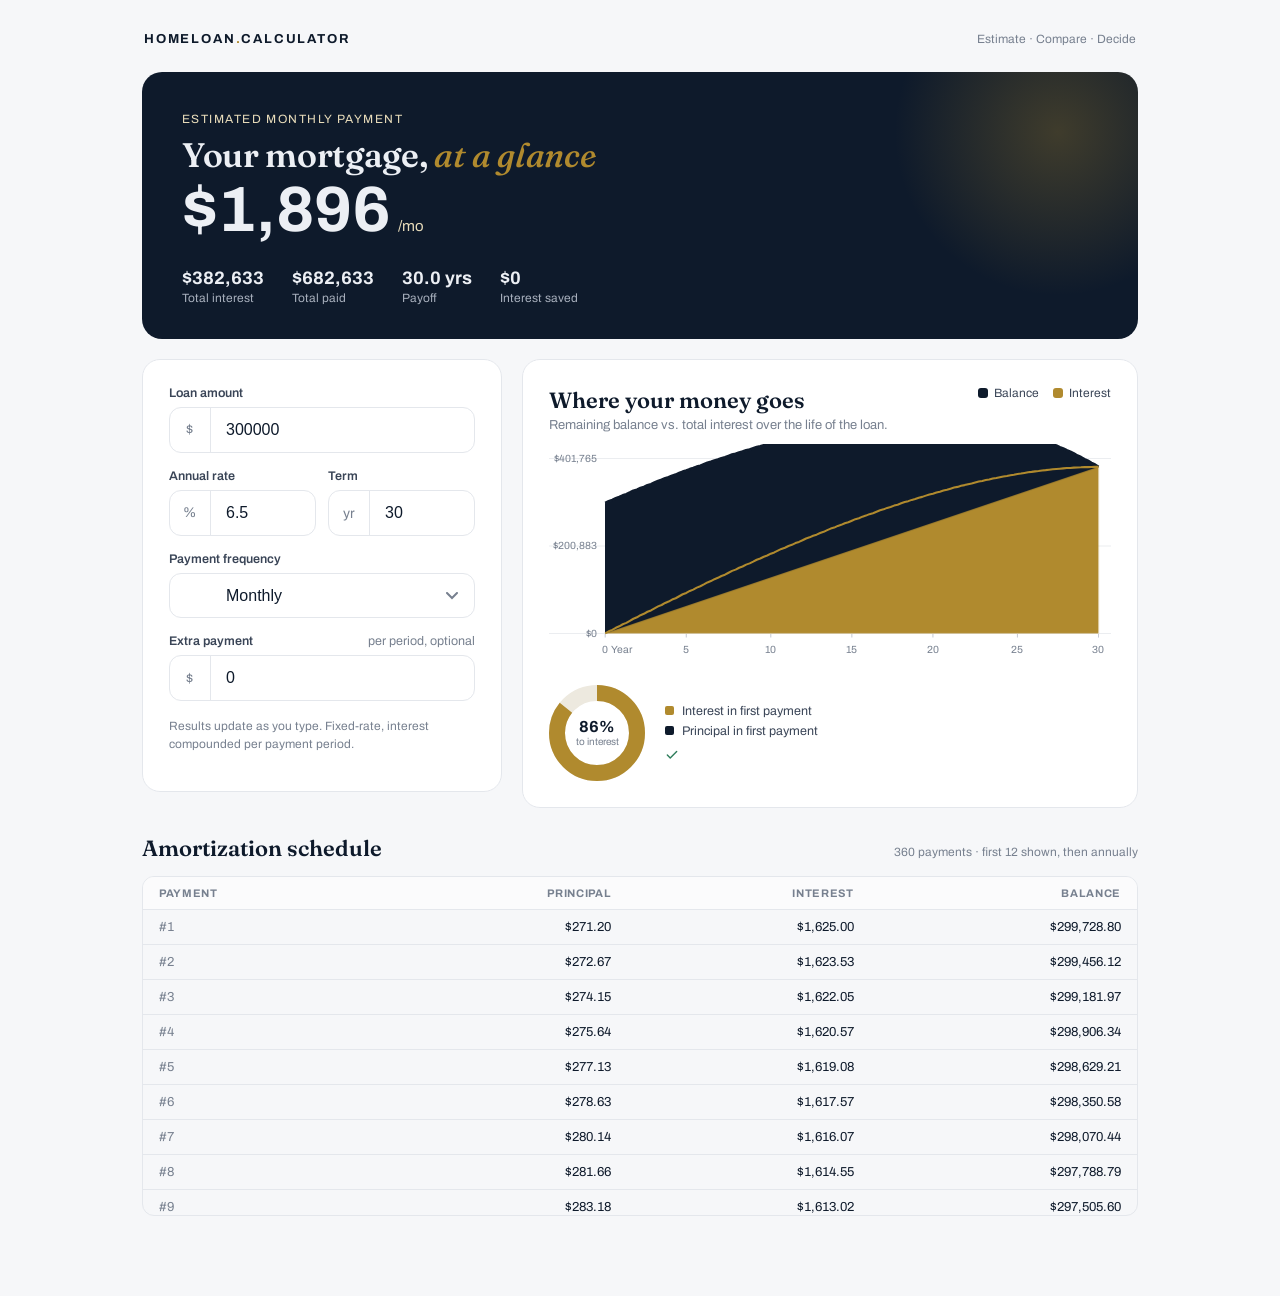
==== index.html @ a11106c9 "Add files via upload" ====
<!DOCTYPE html>
<html lang="en">
<head>
<meta charset="UTF-8">
<meta name="viewport" content="width=device-width, initial-scale=1.0">
<title>Mortgage Calculator — Home Loan Statement</title>
<link rel="preconnect" href="https://fonts.googleapis.com">
<link rel="preconnect" href="https://fonts.gstatic.com" crossorigin>
<link href="https://fonts.googleapis.com/css2?family=Fraunces:ital,opsz,wght@0,9..144,500;0,9..144,600;1,9..144,500&family=Archivo:wght@400;500;600;700&display=swap" rel="stylesheet">
<style>
  :root{
    --paper:#F6F7F9;--card:#FFFFFF;--ink:#0E1A2B;--ink-soft:#3A4557;
    --muted:#77808F;--line:#E4E7EC;--gold:#B08A2E;--gold-soft:#E9DDBB;--green:#2E7D5B;
  }
  *{box-sizing:border-box}html,body{margin:0;padding:0}
  body{font-family:"Archivo",system-ui,sans-serif;background:var(--paper);color:var(--ink);-webkit-font-smoothing:antialiased}
  .wrap{max-width:1040px;margin:0 auto;padding:32px 22px 80px}

  .masthead{display:flex;align-items:center;justify-content:space-between;padding:0 2px 26px}
  .wordmark{font-size:13px;font-weight:700;letter-spacing:.14em;text-transform:uppercase}
  .wordmark .dot{color:var(--gold)}
  .tag{font-size:12px;color:var(--muted)}

  .hero{background:var(--ink);color:#ECEFF4;border-radius:20px;padding:40px 40px 34px;margin-bottom:20px;position:relative;overflow:hidden}
  .hero::after{content:"";position:absolute;right:-90px;top:-110px;width:340px;height:340px;background:radial-gradient(circle at center,rgba(176,138,46,.30),transparent 68%);pointer-events:none}
  .hero-eyebrow{font-size:12px;letter-spacing:.12em;text-transform:uppercase;color:var(--gold-soft)}
  .hero h1{font-family:"Fraunces",Georgia,serif;font-weight:600;font-size:clamp(26px,4vw,34px);margin:10px 0 4px;line-height:1.12;letter-spacing:-.01em}
  .hero h1 em{font-style:italic;font-weight:500;color:var(--gold)}
  .pay-row{display:flex;align-items:baseline;gap:8px;flex-wrap:wrap}
  .pay{font-size:clamp(44px,7vw,64px);font-weight:700;line-height:1;font-variant-numeric:tabular-nums}
  .pay-per{color:var(--gold-soft);font-size:15px}
  .hero-stats{display:flex;flex-wrap:wrap;gap:28px;margin-top:26px;position:relative}
  .hstat b{display:block;font-size:18px;font-variant-numeric:tabular-nums}
  .hstat span{font-size:12px;color:#A8B0BD}

  .grid{display:grid;grid-template-columns:360px 1fr;gap:20px;align-items:start}
  @media(max-width:860px){.grid{grid-template-columns:1fr}}
  .panel{background:var(--card);border:1px solid var(--line);border-radius:18px;padding:26px}

  .field{margin-bottom:16px}
  label{display:flex;justify-content:space-between;font-size:12.5px;font-weight:600;color:var(--ink-soft);margin-bottom:7px}
  label .hint{font-weight:400;color:var(--muted)}
  .input-wrap{position:relative}
  .affix{position:absolute;left:0;top:0;bottom:0;width:42px;display:flex;align-items:center;justify-content:center;color:var(--muted);font-size:14px;border-right:1px solid var(--line);pointer-events:none}
  input,select{width:100%;padding:13px 14px 13px 56px;font-size:16px;color:var(--ink);font-variant-numeric:tabular-nums;border:1px solid var(--line);border-radius:12px;background:#fff;transition:border-color .15s,box-shadow .15s}
  input:focus-visible,select:focus-visible{outline:none;border-color:var(--gold);box-shadow:0 0 0 3px rgba(176,138,46,.18)}
  select{appearance:none;background-image:url("data:image/svg+xml,%3Csvg xmlns='http://www.w3.org/2000/svg' width='12' height='8'%3E%3Cpath d='M1 1l5 5 5-5' stroke='%2377808F' stroke-width='2' fill='none' stroke-linecap='round'/%3E%3C/svg%3E");background-repeat:no-repeat;background-position:right 16px center}
  .labeldiv{display:flex;gap:12px}.labeldiv .field{flex:1}
  .footnote{font-size:12px;color:var(--muted);line-height:1.5;margin-top:4px}

  .chart-head{display:flex;justify-content:space-between;align-items:flex-start;margin-bottom:12px;gap:16px;flex-wrap:wrap}
  .chart-head h2{font-family:"Fraunces",serif;font-weight:600;font-size:22px;margin:0 0 4px}
  .chart-head p{margin:0;font-size:13px;color:var(--muted)}
  .legend{display:flex;gap:14px;font-size:12px;color:var(--ink-soft);align-items:center}
  .legend i{display:inline-block;width:10px;height:10px;border-radius:3px;margin-right:6px;vertical-align:-1px}
  svg.chart{width:100%;height:auto;display:block}
  .axis{font-size:10px;fill:var(--muted)}

  .donut-row{display:flex;gap:20px;align-items:center;margin-top:22px;flex-wrap:wrap}
  .donut{position:relative;width:96px;height:96px;flex:none}
  .donut svg{transform:rotate(-90deg)}
  .donut-center{position:absolute;inset:0;display:flex;flex-direction:column;align-items:center;justify-content:center;font-size:10px;color:var(--muted);line-height:1.2}
  .donut-center b{font-size:16px;color:var(--ink);font-variant-numeric:tabular-nums}
  .donut-keys{font-size:12.5px;display:grid;gap:6px;color:var(--ink-soft)}
  .donut-keys div{display:flex;align-items:center;gap:8px}
  .kp{display:inline-block;width:9px;height:9px;border-radius:2px}
  .saved{display:inline-flex;align-items:center;gap:7px;margin-top:4px;font-size:13px;color:var(--green);font-weight:600}

  .tblhead{display:flex;justify-content:space-between;align-items:baseline;margin:26px 0 14px;gap:12px;flex-wrap:wrap}
  .tblhead h2{font-family:"Fraunces",serif;font-weight:600;font-size:22px;margin:0}
  .tblhead span{font-size:12px;color:var(--muted)}
  .scroll{max-height:340px;overflow:auto;border:1px solid var(--line);border-radius:12px}
  table{width:100%;border-collapse:collapse;font-size:13px}
  th,td{padding:10px 16px;text-align:right;font-variant-numeric:tabular-nums;white-space:nowrap}
  th:first-child,td:first-child{text-align:left;color:var(--muted)}
  th{position:sticky;top:0;background:#FBFBFC;font-size:11px;letter-spacing:.06em;text-transform:uppercase;color:var(--muted);border-bottom:1px solid var(--line)}
  td{border-bottom:1px solid var(--line)}tr:last-child td{border-bottom:none}tr:hover td{background:#FAF7EF}

  @media (prefers-reduced-motion:no-preference){
    .hero{animation:rise .5s ease both}
    .panel{animation:rise .5s ease both}
    .panel2{animation:rise .5s .06s ease both}
  }
  @keyframes rise{from{opacity:0;transform:translateY(8px)}to{opacity:1;transform:none}}
</style>
</head>
<body>
  <div class="wrap">
    <header class="masthead">
      <div class="wordmark">HomeLoan<span class="dot">.</span>Calculator</div>
      <div class="tag">Estimate · Compare · Decide</div>
    </header>

    <section class="hero">
      <div class="hero-eyebrow">Estimated monthly payment</div>
      <h1>Your mortgage, <em>at a glance</em></h1>
      <div class="pay-row"><span class="pay" id="payment">$0</span><span class="pay-per" id="payper">/mo</span></div>
      <div class="hero-stats">
        <div class="hstat"><b id="hsTotal">$0</b><span>Total interest</span></div>
        <div class="hstat"><b id="hsPaid">$0</b><span>Total paid</span></div>
        <div class="hstat"><b id="hsPayoff">—</b><span>Payoff</span></div>
        <div class="hstat"><b id="hsSaved">$0</b><span>Interest saved</span></div>
      </div>
    </section>

    <div class="grid">
      <form class="panel" id="form" autocomplete="off">
        <div class="field">
          <label for="amount">Loan amount</label>
          <div class="input-wrap"><span class="affix">$</span><input id="amount" type="number" min="0" value="300000"></div>
        </div>
        <div class="labeldiv">
          <div class="field">
            <label for="rate">Annual rate</label>
            <div class="input-wrap"><span class="affix">%</span><input id="rate" type="number" min="0" step="0.01" value="6.5"></div>
          </div>
          <div class="field">
            <label for="years">Term</label>
            <div class="input-wrap"><span class="affix">yr</span><input id="years" type="number" min="1" max="40" value="30"></div>
          </div>
        </div>
        <div class="field">
          <label for="pmtfreq">Payment frequency</label>
          <select id="pmtfreq">
            <option value="12">Monthly</option>
            <option value="24">Bi-weekly</option>
            <option value="52">Weekly</option>
          </select>
        </div>
        <div class="field">
          <label for="extra">Extra payment <span class="hint">per period, optional</span></label>
          <div class="input-wrap"><span class="affix">$</span><input id="extra" type="number" min="0" value="0"></div>
        </div>
        <p class="footnote">Results update as you type. Fixed-rate, interest compounded per payment period.</p>
      </form>

      <div class="panel panel2">
        <div class="chart-head">
          <div>
            <h2>Where your money goes</h2>
            <p>Remaining balance vs. total interest over the life of the loan.</p>
          </div>
          <div class="legend"><span><i style="background:var(--ink)"></i>Balance</span><span><i style="background:var(--gold)"></i>Interest</span></div>
        </div>
        <svg class="chart" id="chart" viewBox="0 0 540 210" role="img" aria-label="Amortization chart over time"></svg>

        <div class="donut-row">
          <div class="donut">
            <svg width="96" height="96" id="donut" aria-hidden="true">
              <circle cx="48" cy="48" r="40" fill="none" stroke="#EDE9DF" stroke-width="16"></circle>
              <circle id="donutSeg" cx="48" cy="48" r="40" fill="none" stroke="var(--gold)" stroke-width="16"></circle>
            </svg>
            <div class="donut-center"><b id="donutPct">0%</b>to interest</div>
          </div>
          <div class="donut-keys">
            <div><span class="kp" style="background:var(--gold)"></span><span>Interest in first payment</span></div>
            <div><span class="kp" style="background:var(--ink)"></span><span>Principal in first payment</span></div>
            <div class="saved" id="savedWrap" hidden>
              <svg width="14" height="14" viewBox="0 0 24 24" fill="none" stroke="currentColor" stroke-width="2.4" stroke-linecap="round" stroke-linejoin="round"><path d="M20 6L9 17l-5-5"/></svg>
              <span id="savedText"></span>
            </div>
          </div>
        </div>
      </div>
    </div>

    <div class="tblhead">
      <h2>Amortization schedule</h2>
      <span id="tblLabel"></span>
    </div>
    <div class="scroll">
      <table>
        <thead><tr><th>Payment</th><th>Principal</th><th>Interest</th><th>Balance</th></tr></thead>
        <tbody id="schedule"></tbody>
      </table>
    </div>
  </div>

<script>
  const $ = id => document.getElementById(id);
  const fmt  = n => n.toLocaleString("en-US",{style:"currency",currency:"USD",maximumFractionDigits:0});
  const fmt2 = n => n.toLocaleString("en-US",{style:"currency",currency:"USD",minimumFractionDigits:2,maximumFractionDigits:2});
  const MONTHS_PER = {12:1,24:2,52:52/12};
  const LABEL = {12:"/mo",24:"/2 wk",52:"/wk"};

  function read(){
    const P     = Math.max(0, parseFloat($("amount").value)||0);
    const ar    = (parseFloat($("rate").value)||0)/100;
    const yrs   = Math.max(1, parseInt($("years").value)||1);
    const per   = parseInt($("pmtfreq").value);
    const extra = Math.max(0, parseFloat($("extra").value)||0);
    const n     = Math.round(yrs*per);
    const r     = ar/per;
    const pmt   = r===0 ? P/n : P*r*Math.pow(1+r,n)/(Math.pow(1+r,n)-1);
    return {P,r,per,extra,n,pmt};
  }

  // Single amortization pass; stops at optional t (for chart sampling) or at payoff.
  function runAmort(P,r,pmt,extra,stopAt){
    let bal=P, runInt=0, period=0;
    if(P>0&&pmt>0){
      while(bal>0.005 && (stopAt==null || period<stopAt)){
        period++;
        const interest=bal*r;
        let principal=pmt-interest+extra;
        if(principal>bal) principal=bal;
        bal-=principal; runInt+=interest;
        if(period>60000) break;
      }
    }
    return {period, runInt, bal};
  }

  function fmtDur(count, per){
    if(count<=0) return "—";
    const months = count * MONTHS_PER[per];
    if(months<12) return Math.round(months)+" mo";
    return (months/12).toFixed(1)+" yrs";
  }

  function compute(){
    const {P,r,per,extra,pmt} = read();
    const base = runAmort(P,r,pmt,0);
    const act  = runAmort(P,r,pmt,extra);
    const totalInterest = act.runInt;
    const saved = Math.max(0, base.runInt - act.runInt);

    // ---- hero ----
    $("payment").textContent = fmt(P>0?pmt:0);
    $("payper").textContent = LABEL[per];
    $("hsTotal").textContent = fmt(totalInterest);
    $("hsPaid").textContent = fmt(P+totalInterest);
    $("hsPayoff").textContent = fmtDur(act.period, per);
    $("hsSaved").textContent = fmt(saved);
    if(saved>0){
      $("savedWrap").hidden = false;
      $("savedText").textContent = fmt2(saved)+" of interest & pays off "+fmtDur(act.period,per)+" sooner";
    } else $("savedWrap").hidden = true;

    // ---- first-payment donut ----
    const circ=2*Math.PI*40;
    if(P>0&&pmt>0){
      const share = Math.min(1, P*r/pmt);
      $("donutSeg").setAttribute("stroke-dasharray",(share*circ).toFixed(1)+" "+(circ-share*circ).toFixed(1));
      $("donutPct").textContent = Math.round(share*100)+"%";
    } else {
      $("donutSeg").setAttribute("stroke-dasharray","0 "+circ.toFixed(1));
      $("donutPct").textContent="0%";
    }

    drawChart(P,r,pmt,extra,per,act.period);
    drawTable(P,r,pmt,extra,per);
  }

  // Stacked area: bottom = cumulative interest (gold), top = balance+interest (ink)
  function drawChart(P,r,pmt,extra,per,totalPer){
    const svg=$("chart");
    const W=540,H=210,padL=54,padR=12,padT=14,padB=28;
    const iw=W-padL-padR, ih=H-padT-padB;
    const steps=140;
    const intS=[], balS=[];
    for(let i=0;i<=steps;i++){
      const t=Math.round(i/steps*totalPer);
      const a=runAmort(P,r,pmt,extra,t);
      intS.push(a.runInt); balS.push(a.bal);
    }
    const maxY=Math.max(P, intS[steps], 1)*1.05;
    const X=i=>padL+iw*i/steps;
    const Y=v=>padT+ih*(1-v/maxY);

    const baseLine=intS.map((v,i)=>`${i?"L":"M"}${X(i).toFixed(1)},${Y(v).toFixed(1)}`).join(" ");
    const topLine=intS.map((v,i)=>`${i?"L":"M"}${X(i).toFixed(1)},${Y(v+balS[i]).toFixed(1)}`).join(" ");
    const goldArea=`${baseLine} L${X(steps).toFixed(1)},${Y(0).toFixed(1)} L${X(0).toFixed(1)},${Y(0).toFixed(1)} Z`;
    const inkArea=`${topLine} L${X(steps).toFixed(1)},${Y(intS[steps]).toFixed(1)} L${X(0).toFixed(1)},${Y(intS[0]).toFixed(1)} Z`;

    const yr=totalPer/per;
    const xStep=yr>=30?5:(yr>=10?2:1);
    let ticks="";
    for(let z=0;z<=yr;z+=xStep){
      const i=Math.round(z*per/totalPer*steps);
      const xx=X(i);
      ticks+=`<line x1="${xx.toFixed(1)}" y1="${(padT+ih).toFixed(1)}" x2="${xx.toFixed(1)}" y2="${(padT+ih+4).toFixed(1)}" stroke="#C7CBD4"/>`;
      ticks+=`<text x="${xx.toFixed(1)}" y="${H-9}" text-anchor="middle" class="axis">${z}</text>`;
    }
    for(let g=0;g<=2;g++){
      const v=maxY*(1-g/2), yy=Y(v);
      ticks+=`<line x1="0" y1="${yy.toFixed(1)}" x2="${W}" y2="${yy.toFixed(1)}" stroke="#EBEDF0"/>`;
      ticks+=`<text x="${padL-8}" y="${(yy+3).toFixed(1)}" text-anchor="end" class="axis">$${Math.round(v).toLocaleString()}</text>`;
    }

    const anim= (matchMedia("(prefers-reduced-motion:no-preference)").matches) ? `
      <style>.astroke{stroke-dasharray:2200;stroke-dashoffset:2200;animation:draw 1.2s ease forwards}.afill{opacity:0;animation:fa .8s .5s ease forwards}@keyframes draw{to{stroke-dashoffset:0}}@keyframes fa{to{opacity:1}}</style>` : "";

    svg.innerHTML=`${anim}${ticks}
      <path d="${goldArea}" fill="var(--gold)" opacity="0.16" class="afill"/>
      <path d="${inkArea}"  fill="var(--ink)"  opacity="0.10" class="afill"/>
      <path d="${topLine}"  fill="none" stroke="var(--ink)"  stroke-width="2.5" stroke-linejoin="round" class="astroke"/>
      <path d="${baseLine}" fill="none" stroke="var(--gold)" stroke-width="2"   stroke-linejoin="round" class="astroke"/>
      <text x="${padL+6}" y="${H-9}" class="axis">Year</text>`;
  }

  function drawTable(P,r,pmt,extra,per){
    const tbody=$("schedule"); tbody.innerHTML="";
    let bal=P, period=0;
    if(P>0&&pmt>0){
      while(bal>0.005&&period<60000){
        period++;
        const interest=bal*r;
        let principal=pmt-interest+extra;
        if(principal>bal) principal=bal;
        bal-=principal;
        if(period<=12 || period%12===0){
          tbody.insertAdjacentHTML("beforeend",
            `<tr><td>#${period}</td><td>${fmt2(principal)}</td><td>${fmt2(interest)}</td><td>${fmt2(Math.max(0,bal))}</td></tr>`);
        }
      }
      const kind = per===12?"payments":(per===24?"bi-weekly payments":"weekly payments");
      $("tblLabel").textContent = period+" "+kind+" · first 12 shown, then annually";
    } else {
      $("tblLabel").textContent = "Enter a loan amount to see the schedule";
    }
  }

  ["amount","rate","years","pmtfreq","extra"].forEach(id=>$(id).addEventListener("input",compute));
  window.addEventListener("load",compute);
  compute();
</script>
</body>
</html>
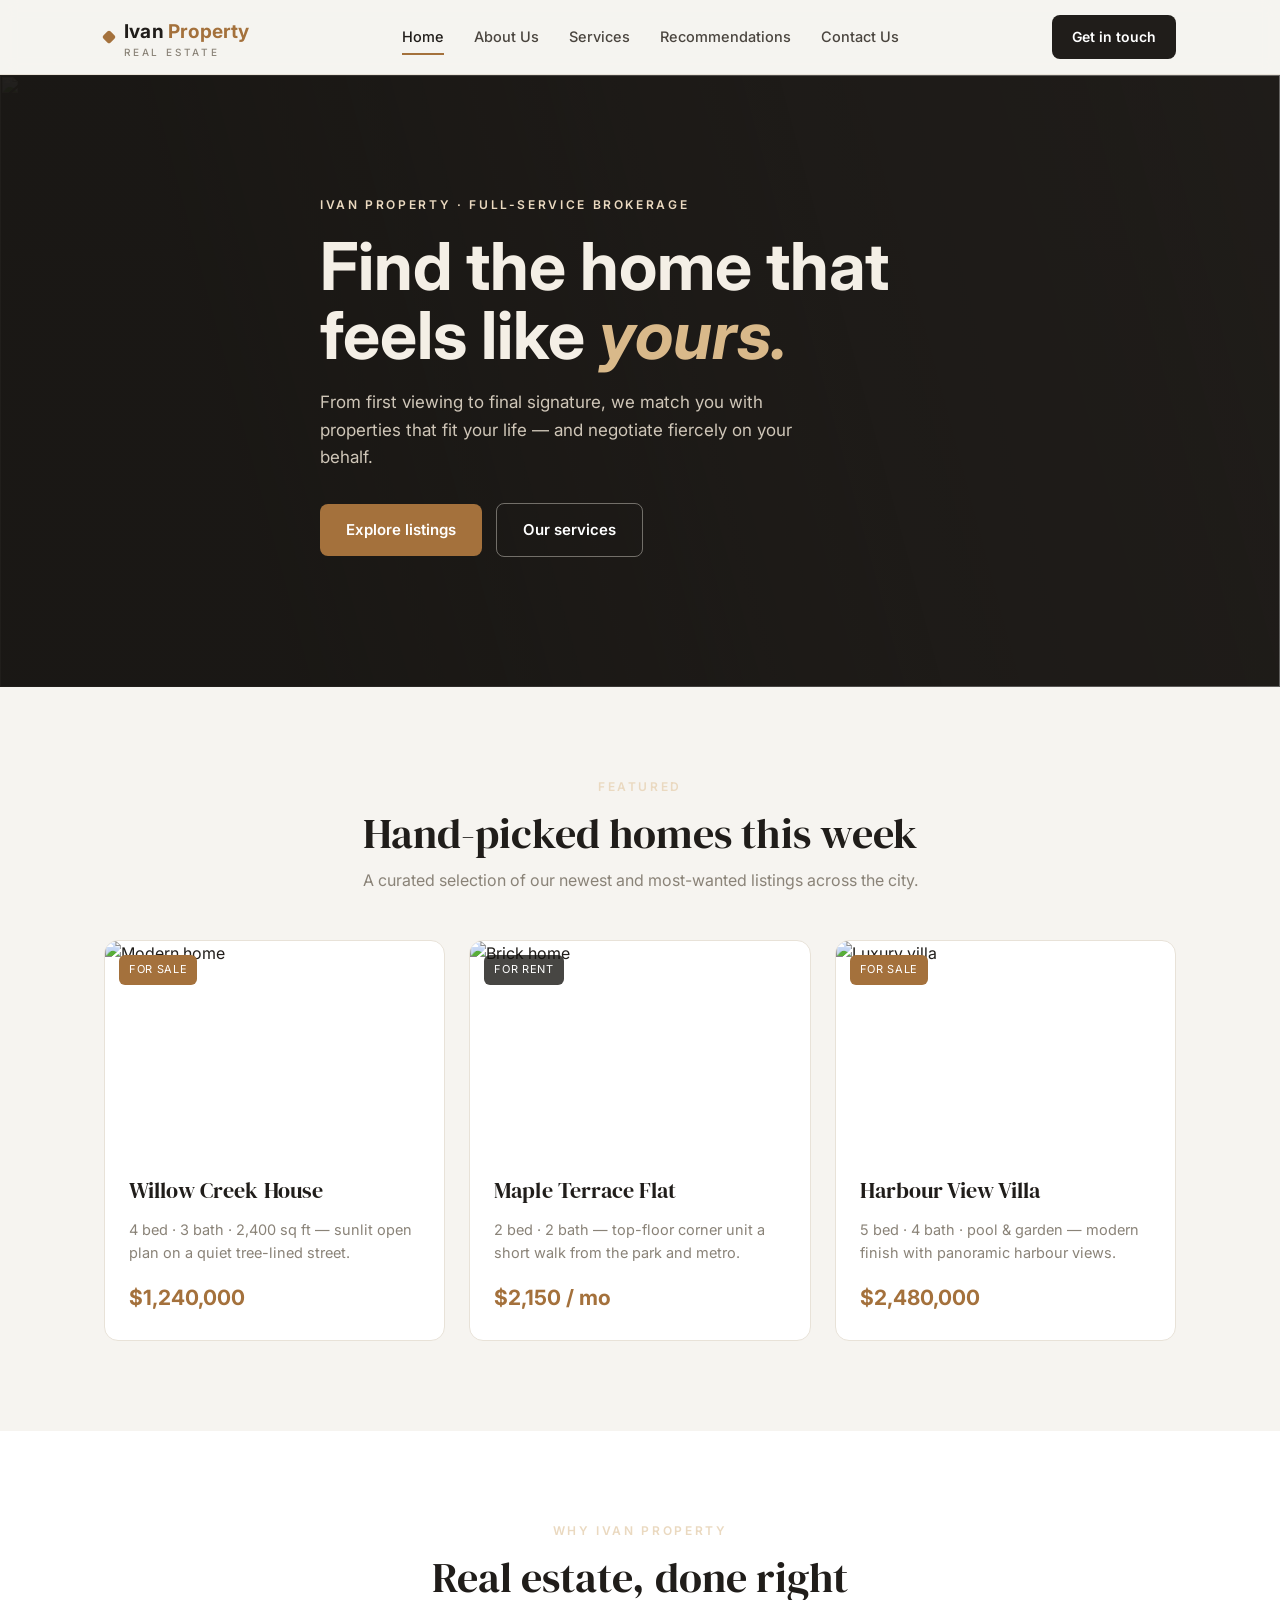
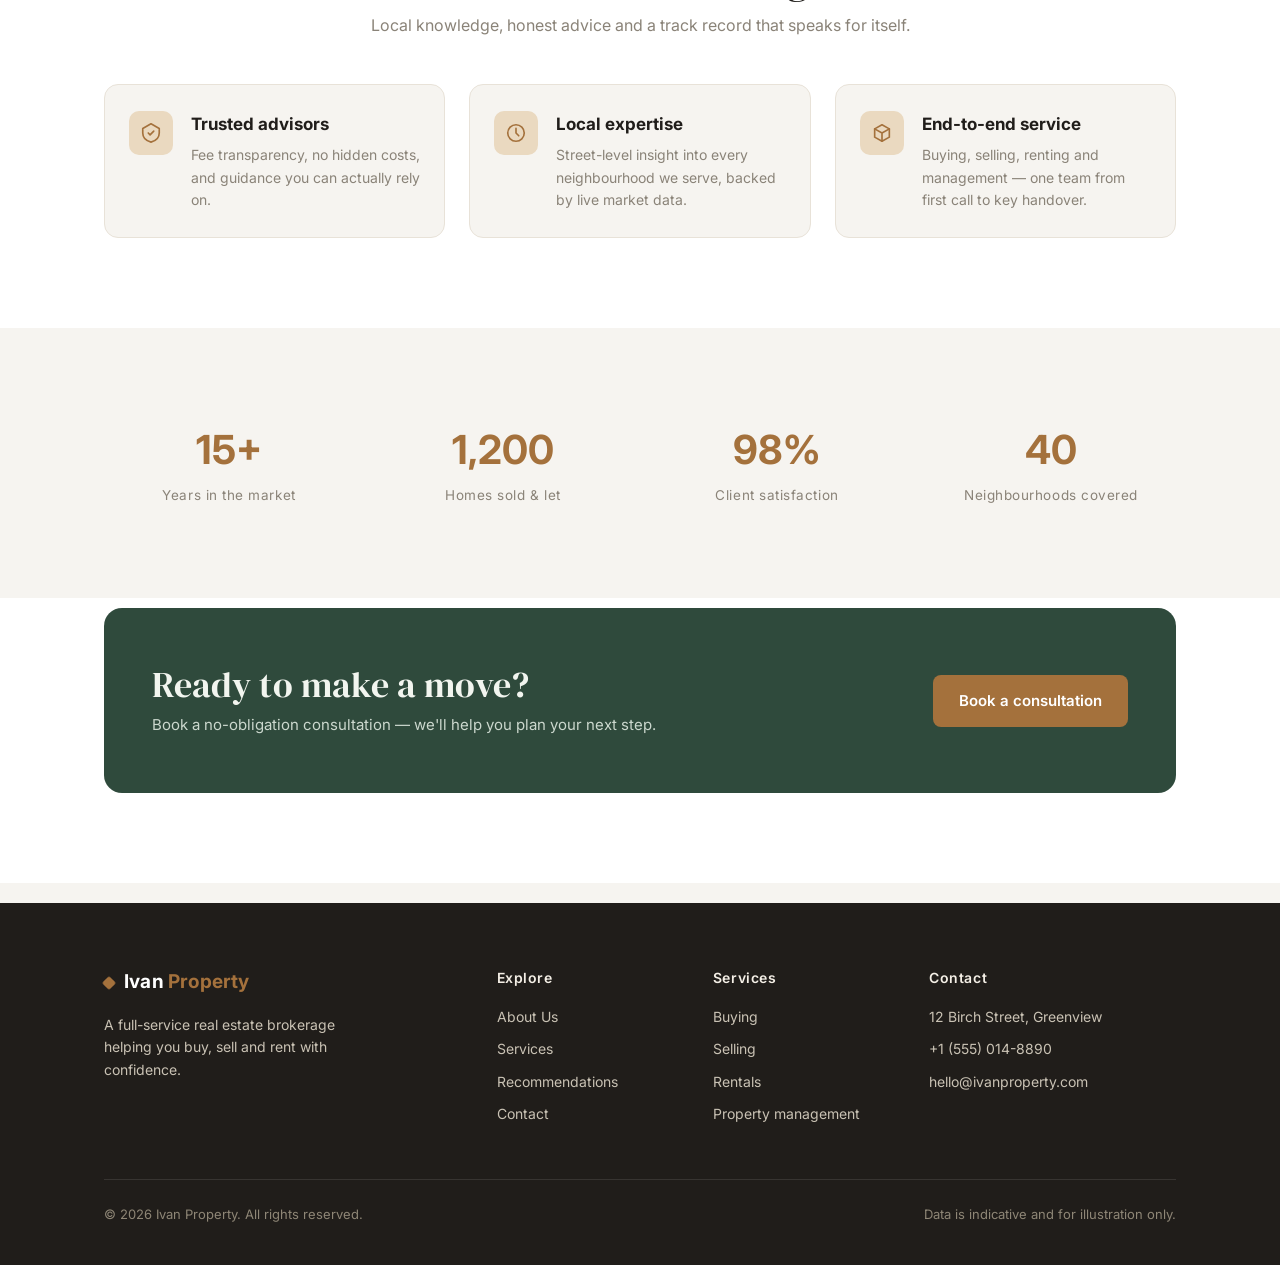
==== commit 97502dcd: "Add files via upload" ====
--- a/index.html
+++ b/index.html
@@ -3,327 +3,165 @@
 <head>
 <meta charset="UTF-8">
 <meta name="viewport" content="width=device-width, initial-scale=1.0">
-<title>Mortgage Calculator — Home Loan Statement</title>
+<title>Ivan Property — Real Estate, Done Right</title>
 <link rel="preconnect" href="https://fonts.googleapis.com">
 <link rel="preconnect" href="https://fonts.gstatic.com" crossorigin>
-<link href="https://fonts.googleapis.com/css2?family=Fraunces:ital,opsz,wght@0,9..144,500;0,9..144,600;1,9..144,500&family=Archivo:wght@400;500;600;700&display=swap" rel="stylesheet">
-<style>
-  :root{
-    --paper:#F6F7F9;--card:#FFFFFF;--ink:#0E1A2B;--ink-soft:#3A4557;
-    --muted:#77808F;--line:#E4E7EC;--gold:#B08A2E;--gold-soft:#E9DDBB;--green:#2E7D5B;
-  }
-  *{box-sizing:border-box}html,body{margin:0;padding:0}
-  body{font-family:"Archivo",system-ui,sans-serif;background:var(--paper);color:var(--ink);-webkit-font-smoothing:antialiased}
-  .wrap{max-width:1040px;margin:0 auto;padding:32px 22px 80px}
-
-  .masthead{display:flex;align-items:center;justify-content:space-between;padding:0 2px 26px}
-  .wordmark{font-size:13px;font-weight:700;letter-spacing:.14em;text-transform:uppercase}
-  .wordmark .dot{color:var(--gold)}
-  .tag{font-size:12px;color:var(--muted)}
-
-  .hero{background:var(--ink);color:#ECEFF4;border-radius:20px;padding:40px 40px 34px;margin-bottom:20px;position:relative;overflow:hidden}
-  .hero::after{content:"";position:absolute;right:-90px;top:-110px;width:340px;height:340px;background:radial-gradient(circle at center,rgba(176,138,46,.30),transparent 68%);pointer-events:none}
-  .hero-eyebrow{font-size:12px;letter-spacing:.12em;text-transform:uppercase;color:var(--gold-soft)}
-  .hero h1{font-family:"Fraunces",Georgia,serif;font-weight:600;font-size:clamp(26px,4vw,34px);margin:10px 0 4px;line-height:1.12;letter-spacing:-.01em}
-  .hero h1 em{font-style:italic;font-weight:500;color:var(--gold)}
-  .pay-row{display:flex;align-items:baseline;gap:8px;flex-wrap:wrap}
-  .pay{font-size:clamp(44px,7vw,64px);font-weight:700;line-height:1;font-variant-numeric:tabular-nums}
-  .pay-per{color:var(--gold-soft);font-size:15px}
-  .hero-stats{display:flex;flex-wrap:wrap;gap:28px;margin-top:26px;position:relative}
-  .hstat b{display:block;font-size:18px;font-variant-numeric:tabular-nums}
-  .hstat span{font-size:12px;color:#A8B0BD}
-
-  .grid{display:grid;grid-template-columns:360px 1fr;gap:20px;align-items:start}
-  @media(max-width:860px){.grid{grid-template-columns:1fr}}
-  .panel{background:var(--card);border:1px solid var(--line);border-radius:18px;padding:26px}
-
-  .field{margin-bottom:16px}
-  label{display:flex;justify-content:space-between;font-size:12.5px;font-weight:600;color:var(--ink-soft);margin-bottom:7px}
-  label .hint{font-weight:400;color:var(--muted)}
-  .input-wrap{position:relative}
-  .affix{position:absolute;left:0;top:0;bottom:0;width:42px;display:flex;align-items:center;justify-content:center;color:var(--muted);font-size:14px;border-right:1px solid var(--line);pointer-events:none}
-  input,select{width:100%;padding:13px 14px 13px 56px;font-size:16px;color:var(--ink);font-variant-numeric:tabular-nums;border:1px solid var(--line);border-radius:12px;background:#fff;transition:border-color .15s,box-shadow .15s}
-  input:focus-visible,select:focus-visible{outline:none;border-color:var(--gold);box-shadow:0 0 0 3px rgba(176,138,46,.18)}
-  select{appearance:none;background-image:url("data:image/svg+xml,%3Csvg xmlns='http://www.w3.org/2000/svg' width='12' height='8'%3E%3Cpath d='M1 1l5 5 5-5' stroke='%2377808F' stroke-width='2' fill='none' stroke-linecap='round'/%3E%3C/svg%3E");background-repeat:no-repeat;background-position:right 16px center}
-  .labeldiv{display:flex;gap:12px}.labeldiv .field{flex:1}
-  .footnote{font-size:12px;color:var(--muted);line-height:1.5;margin-top:4px}
-
-  .chart-head{display:flex;justify-content:space-between;align-items:flex-start;margin-bottom:12px;gap:16px;flex-wrap:wrap}
-  .chart-head h2{font-family:"Fraunces",serif;font-weight:600;font-size:22px;margin:0 0 4px}
-  .chart-head p{margin:0;font-size:13px;color:var(--muted)}
-  .legend{display:flex;gap:14px;font-size:12px;color:var(--ink-soft);align-items:center}
-  .legend i{display:inline-block;width:10px;height:10px;border-radius:3px;margin-right:6px;vertical-align:-1px}
-  svg.chart{width:100%;height:auto;display:block}
-  .axis{font-size:10px;fill:var(--muted)}
-
-  .donut-row{display:flex;gap:20px;align-items:center;margin-top:22px;flex-wrap:wrap}
-  .donut{position:relative;width:96px;height:96px;flex:none}
-  .donut svg{transform:rotate(-90deg)}
-  .donut-center{position:absolute;inset:0;display:flex;flex-direction:column;align-items:center;justify-content:center;font-size:10px;color:var(--muted);line-height:1.2}
-  .donut-center b{font-size:16px;color:var(--ink);font-variant-numeric:tabular-nums}
-  .donut-keys{font-size:12.5px;display:grid;gap:6px;color:var(--ink-soft)}
-  .donut-keys div{display:flex;align-items:center;gap:8px}
-  .kp{display:inline-block;width:9px;height:9px;border-radius:2px}
-  .saved{display:inline-flex;align-items:center;gap:7px;margin-top:4px;font-size:13px;color:var(--green);font-weight:600}
-
-  .tblhead{display:flex;justify-content:space-between;align-items:baseline;margin:26px 0 14px;gap:12px;flex-wrap:wrap}
-  .tblhead h2{font-family:"Fraunces",serif;font-weight:600;font-size:22px;margin:0}
-  .tblhead span{font-size:12px;color:var(--muted)}
-  .scroll{max-height:340px;overflow:auto;border:1px solid var(--line);border-radius:12px}
-  table{width:100%;border-collapse:collapse;font-size:13px}
-  th,td{padding:10px 16px;text-align:right;font-variant-numeric:tabular-nums;white-space:nowrap}
-  th:first-child,td:first-child{text-align:left;color:var(--muted)}
-  th{position:sticky;top:0;background:#FBFBFC;font-size:11px;letter-spacing:.06em;text-transform:uppercase;color:var(--muted);border-bottom:1px solid var(--line)}
-  td{border-bottom:1px solid var(--line)}tr:last-child td{border-bottom:none}tr:hover td{background:#FAF7EF}
-
-  @media (prefers-reduced-motion:no-preference){
-    .hero{animation:rise .5s ease both}
-    .panel{animation:rise .5s ease both}
-    .panel2{animation:rise .5s .06s ease both}
-  }
-  @keyframes rise{from{opacity:0;transform:translateY(8px)}to{opacity:1;transform:none}}
-</style>
+<link href="https://fonts.googleapis.com/css2?family=DM+Serif+Display:ital@0;1&family=Inter:wght@400;500;600;700&display=swap" rel="stylesheet">
+<link rel="stylesheet" href="style.css">
 </head>
 <body>
-  <div class="wrap">
-    <header class="masthead">
-      <div class="wordmark">HomeLoan<span class="dot">.</span>Calculator</div>
-      <div class="tag">Estimate · Compare · Decide</div>
-    </header>
 
-    <section class="hero">
-      <div class="hero-eyebrow">Estimated monthly payment</div>
-      <h1>Your mortgage, <em>at a glance</em></h1>
-      <div class="pay-row"><span class="pay" id="payment">$0</span><span class="pay-per" id="payper">/mo</span></div>
-      <div class="hero-stats">
-        <div class="hstat"><b id="hsTotal">$0</b><span>Total interest</span></div>
-        <div class="hstat"><b id="hsPaid">$0</b><span>Total paid</span></div>
-        <div class="hstat"><b id="hsPayoff">—</b><span>Payoff</span></div>
-        <div class="hstat"><b id="hsSaved">$0</b><span>Interest saved</span></div>
+<header class="nav-wrap">
+  <div class="container nav">
+    <a class="brand" href="index.html">
+      <span class="mark"></span>
+      <span>Ivan <b><em>Property</em></b><small>Real Estate</small></span>
+    </a>
+    <nav class="links" id="links">
+      <a href="index.html" class="active">Home</a>
+      <a href="about.html">About Us</a>
+      <a href="services.html">Services</a>
+      <a href="recommendations.html">Recommendations</a>
+      <a href="contact.html">Contact Us</a>
+    </nav>
+    <a class="cta" href="contact.html">Get in touch</a>
+    <button class="burger" id="burger" aria-label="Menu"><span></span><span></span><span></span></button>
+  </div>
+</header>
+
+<section class="hero">
+  <div class="bg"><img src="https://images.unsplash.com/photo-1600596542815-ffad4c1539a9?auto=format&fit=crop&w=1600&q=70" alt=""></div>
+  <div class="container hero-inner">
+    <div class="eyebrow">Ivan Property · Full-service brokerage</div>
+    <h1>Find the home that<br>feels like <em>yours.</em></h1>
+    <p>From first viewing to final signature, we match you with properties that fit your life — and negotiate fiercely on your behalf.</p>
+    <a class="btn" href="recommendations.html">Explore listings</a>
+    <a class="btn ghost" href="services.html" style="margin-left:10px">Our services</a>
+  </div>
+</section>
+
+<section class="section">
+  <div class="container">
+    <div class="sec-head center">
+      <div class="eyebrow">Featured</div>
+      <h2 class="serif">Hand-picked homes this week</h2>
+      <p>A curated selection of our newest and most-wanted listings across the city.</p>
+    </div>
+    <div class="grid3">
+      <article class="card">
+        <div class="ph"><span class="pill gold">For Sale</span><img src="https://images.unsplash.com/photo-1600585154340-be6161a56a0c?auto=format&fit=crop&w=900&q=70" alt="Modern home"></div>
+        <div class="body">
+          <h3 class="serif">Willow Creek House</h3>
+          <p>4 bed · 3 bath · 2,400 sq ft — sunlit open plan on a quiet tree-lined street.</p>
+          <div class="price">$1,240,000</div>
+        </div>
+      </article>
+      <article class="card">
+        <div class="ph"><span class="pill">For Rent</span><img src="https://images.unsplash.com/photo-1568605114967-8130f3a36994?auto=format&fit=crop&w=900&q=70" alt="Brick home"></div>
+        <div class="body">
+          <h3 class="serif">Maple Terrace Flat</h3>
+          <p>2 bed · 2 bath — top-floor corner unit a short walk from the park and metro.</p>
+          <div class="price">$2,150 / mo</div>
+        </div>
+      </article>
+      <article class="card">
+        <div class="ph"><span class="pill gold">For Sale</span><img src="https://images.unsplash.com/photo-1512917774080-9991f1c4c750?auto=format&fit=crop&w=900&q=70" alt="Luxury villa"></div>
+        <div class="body">
+          <h3 class="serif">Harbour View Villa</h3>
+          <p>5 bed · 4 bath · pool & garden — modern finish with panoramic harbour views.</p>
+          <div class="price">$2,480,000</div>
+        </div>
+      </article>
+    </div>
+  </div>
+</section>
+
+<section class="section alt">
+  <div class="container">
+    <div class="sec-head center">
+      <div class="eyebrow">Why Ivan Property</div>
+      <h2 class="serif">Real estate, done right</h2>
+      <p>Local knowledge, honest advice and a track record that speaks for itself.</p>
+    </div>
+    <div class="grid3">
+      <div class="feat">
+        <div class="ic"><svg width="22" height="22" viewBox="0 0 24 24" fill="none" stroke="currentColor" stroke-width="1.8" stroke-linecap="round" stroke-linejoin="round"><path d="M12 2l9 5v5c0 5-3.5 8.5-9 10-5.5-1.5-9-5-9-10V7z"/><path d="M9 12l2 2 4-4"/></svg></div>
+        <div><h3>Trusted advisors</h3><p>Fee transparency, no hidden costs, and guidance you can actually rely on.</p></div>
       </div>
-    </section>
-
-    <div class="grid">
-      <form class="panel" id="form" autocomplete="off">
-        <div class="field">
-          <label for="amount">Loan amount</label>
-          <div class="input-wrap"><span class="affix">$</span><input id="amount" type="number" min="0" value="300000"></div>
-        </div>
-        <div class="labeldiv">
-          <div class="field">
-            <label for="rate">Annual rate</label>
-            <div class="input-wrap"><span class="affix">%</span><input id="rate" type="number" min="0" step="0.01" value="6.5"></div>
-          </div>
-          <div class="field">
-            <label for="years">Term</label>
-            <div class="input-wrap"><span class="affix">yr</span><input id="years" type="number" min="1" max="40" value="30"></div>
-          </div>
-        </div>
-        <div class="field">
-          <label for="pmtfreq">Payment frequency</label>
-          <select id="pmtfreq">
-            <option value="12">Monthly</option>
-            <option value="24">Bi-weekly</option>
-            <option value="52">Weekly</option>
-          </select>
-        </div>
-        <div class="field">
-          <label for="extra">Extra payment <span class="hint">per period, optional</span></label>
-          <div class="input-wrap"><span class="affix">$</span><input id="extra" type="number" min="0" value="0"></div>
-        </div>
-        <p class="footnote">Results update as you type. Fixed-rate, interest compounded per payment period.</p>
-      </form>
-
-      <div class="panel panel2">
-        <div class="chart-head">
-          <div>
-            <h2>Where your money goes</h2>
-            <p>Remaining balance vs. total interest over the life of the loan.</p>
-          </div>
-          <div class="legend"><span><i style="background:var(--ink)"></i>Balance</span><span><i style="background:var(--gold)"></i>Interest</span></div>
-        </div>
-        <svg class="chart" id="chart" viewBox="0 0 540 210" role="img" aria-label="Amortization chart over time"></svg>
-
-        <div class="donut-row">
-          <div class="donut">
-            <svg width="96" height="96" id="donut" aria-hidden="true">
-              <circle cx="48" cy="48" r="40" fill="none" stroke="#EDE9DF" stroke-width="16"></circle>
-              <circle id="donutSeg" cx="48" cy="48" r="40" fill="none" stroke="var(--gold)" stroke-width="16"></circle>
-            </svg>
-            <div class="donut-center"><b id="donutPct">0%</b>to interest</div>
-          </div>
-          <div class="donut-keys">
-            <div><span class="kp" style="background:var(--gold)"></span><span>Interest in first payment</span></div>
-            <div><span class="kp" style="background:var(--ink)"></span><span>Principal in first payment</span></div>
-            <div class="saved" id="savedWrap" hidden>
-              <svg width="14" height="14" viewBox="0 0 24 24" fill="none" stroke="currentColor" stroke-width="2.4" stroke-linecap="round" stroke-linejoin="round"><path d="M20 6L9 17l-5-5"/></svg>
-              <span id="savedText"></span>
-            </div>
-          </div>
-        </div>
+      <div class="feat">
+        <div class="ic"><svg width="22" height="22" viewBox="0 0 24 24" fill="none" stroke="currentColor" stroke-width="1.8" stroke-linecap="round" stroke-linejoin="round"><circle cx="12" cy="12" r="9"/><path d="M12 7v5l3 3"/></svg></div>
+        <div><h3>Local expertise</h3><p>Street-level insight into every neighbourhood we serve, backed by live market data.</p></div>
+      </div>
+      <div class="feat">
+        <div class="ic"><svg width="22" height="22" viewBox="0 0 24 24" fill="none" stroke="currentColor" stroke-width="1.8" stroke-linecap="round" stroke-linejoin="round"><path d="M12 3l8 4.5v9L12 21l-8-4.5v-9z"/><path d="M12 12l8-4.5M12 12L4 7.5M12 12v9"/></svg></div>
+        <div><h3>End-to-end service</h3><p>Buying, selling, renting and management — one team from first call to key handover.</p></div>
       </div>
     </div>
+  </div>
+</section>
 
-    <div class="tblhead">
-      <h2>Amortization schedule</h2>
-      <span id="tblLabel"></span>
-    </div>
-    <div class="scroll">
-      <table>
-        <thead><tr><th>Payment</th><th>Principal</th><th>Interest</th><th>Balance</th></tr></thead>
-        <tbody id="schedule"></tbody>
-      </table>
+<section class="section">
+  <div class="container">
+    <div class="stats reveal">
+      <div class="stat"><b>15+</b><span>Years in the market</span></div>
+      <div class="stat"><b>1,200</b><span>Homes sold & let</span></div>
+      <div class="stat"><b>98%</b><span>Client satisfaction</span></div>
+      <div class="stat"><b>40</b><span>Neighbourhoods covered</span></div>
     </div>
   </div>
+</section>
+
+<section class="section alt" style="padding-top:10px">
+  <div class="container">
+    <div class="banner">
+      <div>
+        <h2 class="serif">Ready to make a move?</h2>
+        <p>Book a no-obligation consultation — we'll help you plan your next step.</p>
+      </div>
+      <a class="btn" href="contact.html">Book a consultation</a>
+    </div>
+  </div>
+</section>
+
+<footer>
+  <div class="container">
+    <div class="footer-grid">
+      <div>
+        <a class="brand" href="index.html" style="color:#fff"><span class="mark"></span><span>Ivan <b><em>Property</em></b></span></a>
+        <p style="margin:16px 0 0;font-size:14px;max-width:260px">A full-service real estate brokerage helping you buy, sell and rent with confidence.</p>
+      </div>
+      <div>
+        <h4>Explore</h4>
+        <a href="about.html">About Us</a>
+        <a href="services.html">Services</a>
+        <a href="recommendations.html">Recommendations</a>
+        <a href="contact.html">Contact</a>
+      </div>
+      <div>
+        <h4>Services</h4>
+        <a href="services.html">Buying</a>
+        <a href="services.html">Selling</a>
+        <a href="services.html">Rentals</a>
+        <a href="services.html">Property management</a>
+      </div>
+      <div>
+        <h4>Contact</h4>
+        <a href="contact.html">12 Birch Street, Greenview</a>
+        <a href="contact.html">+1 (555) 014-8890</a>
+        <a href="contact.html">hello@ivanproperty.com</a>
+      </div>
+    </div>
+    <div class="footer-bottom">
+      <span>© <span id="yr"></span> Ivan Property. All rights reserved.</span>
+      <span>Data is indicative and for illustration only.</span>
+    </div>
+  </div>
+</footer>
 
 <script>
-  const $ = id => document.getElementById(id);
-  const fmt  = n => n.toLocaleString("en-US",{style:"currency",currency:"USD",maximumFractionDigits:0});
-  const fmt2 = n => n.toLocaleString("en-US",{style:"currency",currency:"USD",minimumFractionDigits:2,maximumFractionDigits:2});
-  const MONTHS_PER = {12:1,24:2,52:52/12};
-  const LABEL = {12:"/mo",24:"/2 wk",52:"/wk"};
-
-  function read(){
-    const P     = Math.max(0, parseFloat($("amount").value)||0);
-    const ar    = (parseFloat($("rate").value)||0)/100;
-    const yrs   = Math.max(1, parseInt($("years").value)||1);
-    const per   = parseInt($("pmtfreq").value);
-    const extra = Math.max(0, parseFloat($("extra").value)||0);
-    const n     = Math.round(yrs*per);
-    const r     = ar/per;
-    const pmt   = r===0 ? P/n : P*r*Math.pow(1+r,n)/(Math.pow(1+r,n)-1);
-    return {P,r,per,extra,n,pmt};
-  }
-
-  // Single amortization pass; stops at optional t (for chart sampling) or at payoff.
-  function runAmort(P,r,pmt,extra,stopAt){
-    let bal=P, runInt=0, period=0;
-    if(P>0&&pmt>0){
-      while(bal>0.005 && (stopAt==null || period<stopAt)){
-        period++;
-        const interest=bal*r;
-        let principal=pmt-interest+extra;
-        if(principal>bal) principal=bal;
-        bal-=principal; runInt+=interest;
-        if(period>60000) break;
-      }
-    }
-    return {period, runInt, bal};
-  }
-
-  function fmtDur(count, per){
-    if(count<=0) return "—";
-    const months = count * MONTHS_PER[per];
-    if(months<12) return Math.round(months)+" mo";
-    return (months/12).toFixed(1)+" yrs";
-  }
-
-  function compute(){
-    const {P,r,per,extra,pmt} = read();
-    const base = runAmort(P,r,pmt,0);
-    const act  = runAmort(P,r,pmt,extra);
-    const totalInterest = act.runInt;
-    const saved = Math.max(0, base.runInt - act.runInt);
-
-    // ---- hero ----
-    $("payment").textContent = fmt(P>0?pmt:0);
-    $("payper").textContent = LABEL[per];
-    $("hsTotal").textContent = fmt(totalInterest);
-    $("hsPaid").textContent = fmt(P+totalInterest);
-    $("hsPayoff").textContent = fmtDur(act.period, per);
-    $("hsSaved").textContent = fmt(saved);
-    if(saved>0){
-      $("savedWrap").hidden = false;
-      $("savedText").textContent = fmt2(saved)+" of interest & pays off "+fmtDur(act.period,per)+" sooner";
-    } else $("savedWrap").hidden = true;
-
-    // ---- first-payment donut ----
-    const circ=2*Math.PI*40;
-    if(P>0&&pmt>0){
-      const share = Math.min(1, P*r/pmt);
-      $("donutSeg").setAttribute("stroke-dasharray",(share*circ).toFixed(1)+" "+(circ-share*circ).toFixed(1));
-      $("donutPct").textContent = Math.round(share*100)+"%";
-    } else {
-      $("donutSeg").setAttribute("stroke-dasharray","0 "+circ.toFixed(1));
-      $("donutPct").textContent="0%";
-    }
-
-    drawChart(P,r,pmt,extra,per,act.period);
-    drawTable(P,r,pmt,extra,per);
-  }
-
-  // Stacked area: bottom = cumulative interest (gold), top = balance+interest (ink)
-  function drawChart(P,r,pmt,extra,per,totalPer){
-    const svg=$("chart");
-    const W=540,H=210,padL=54,padR=12,padT=14,padB=28;
-    const iw=W-padL-padR, ih=H-padT-padB;
-    const steps=140;
-    const intS=[], balS=[];
-    for(let i=0;i<=steps;i++){
-      const t=Math.round(i/steps*totalPer);
-      const a=runAmort(P,r,pmt,extra,t);
-      intS.push(a.runInt); balS.push(a.bal);
-    }
-    const maxY=Math.max(P, intS[steps], 1)*1.05;
-    const X=i=>padL+iw*i/steps;
-    const Y=v=>padT+ih*(1-v/maxY);
-
-    const baseLine=intS.map((v,i)=>`${i?"L":"M"}${X(i).toFixed(1)},${Y(v).toFixed(1)}`).join(" ");
-    const topLine=intS.map((v,i)=>`${i?"L":"M"}${X(i).toFixed(1)},${Y(v+balS[i]).toFixed(1)}`).join(" ");
-    const goldArea=`${baseLine} L${X(steps).toFixed(1)},${Y(0).toFixed(1)} L${X(0).toFixed(1)},${Y(0).toFixed(1)} Z`;
-    const inkArea=`${topLine} L${X(steps).toFixed(1)},${Y(intS[steps]).toFixed(1)} L${X(0).toFixed(1)},${Y(intS[0]).toFixed(1)} Z`;
-
-    const yr=totalPer/per;
-    const xStep=yr>=30?5:(yr>=10?2:1);
-    let ticks="";
-    for(let z=0;z<=yr;z+=xStep){
-      const i=Math.round(z*per/totalPer*steps);
-      const xx=X(i);
-      ticks+=`<line x1="${xx.toFixed(1)}" y1="${(padT+ih).toFixed(1)}" x2="${xx.toFixed(1)}" y2="${(padT+ih+4).toFixed(1)}" stroke="#C7CBD4"/>`;
-      ticks+=`<text x="${xx.toFixed(1)}" y="${H-9}" text-anchor="middle" class="axis">${z}</text>`;
-    }
-    for(let g=0;g<=2;g++){
-      const v=maxY*(1-g/2), yy=Y(v);
-      ticks+=`<line x1="0" y1="${yy.toFixed(1)}" x2="${W}" y2="${yy.toFixed(1)}" stroke="#EBEDF0"/>`;
-      ticks+=`<text x="${padL-8}" y="${(yy+3).toFixed(1)}" text-anchor="end" class="axis">$${Math.round(v).toLocaleString()}</text>`;
-    }
-
-    const anim= (matchMedia("(prefers-reduced-motion:no-preference)").matches) ? `
-      <style>.astroke{stroke-dasharray:2200;stroke-dashoffset:2200;animation:draw 1.2s ease forwards}.afill{opacity:0;animation:fa .8s .5s ease forwards}@keyframes draw{to{stroke-dashoffset:0}}@keyframes fa{to{opacity:1}}</style>` : "";
-
-    svg.innerHTML=`${anim}${ticks}
-      <path d="${goldArea}" fill="var(--gold)" opacity="0.16" class="afill"/>
-      <path d="${inkArea}"  fill="var(--ink)"  opacity="0.10" class="afill"/>
-      <path d="${topLine}"  fill="none" stroke="var(--ink)"  stroke-width="2.5" stroke-linejoin="round" class="astroke"/>
-      <path d="${baseLine}" fill="none" stroke="var(--gold)" stroke-width="2"   stroke-linejoin="round" class="astroke"/>
-      <text x="${padL+6}" y="${H-9}" class="axis">Year</text>`;
-  }
-
-  function drawTable(P,r,pmt,extra,per){
-    const tbody=$("schedule"); tbody.innerHTML="";
-    let bal=P, period=0;
-    if(P>0&&pmt>0){
-      while(bal>0.005&&period<60000){
-        period++;
-        const interest=bal*r;
-        let principal=pmt-interest+extra;
-        if(principal>bal) principal=bal;
-        bal-=principal;
-        if(period<=12 || period%12===0){
-          tbody.insertAdjacentHTML("beforeend",
-            `<tr><td>#${period}</td><td>${fmt2(principal)}</td><td>${fmt2(interest)}</td><td>${fmt2(Math.max(0,bal))}</td></tr>`);
-        }
-      }
-      const kind = per===12?"payments":(per===24?"bi-weekly payments":"weekly payments");
-      $("tblLabel").textContent = period+" "+kind+" · first 12 shown, then annually";
-    } else {
-      $("tblLabel").textContent = "Enter a loan amount to see the schedule";
-    }
-  }
-
-  ["amount","rate","years","pmtfreq","extra"].forEach(id=>$(id).addEventListener("input",compute));
-  window.addEventListener("load",compute);
-  compute();
+  document.getElementById("yr").textContent = new Date().getFullYear();
+  const b=document.getElementById("burger"), l=document.getElementById("links");
+  b.addEventListener("click",()=>l.classList.toggle("open"));
 </script>
 </body>
-</html>
+</html>
--- a/style.css
+++ b/style.css
@@ -0,0 +1,143 @@
+/* Ivan Property — shared styles */
+:root{
+  --paper:#F6F4F0; --surface:#FFFFFF; --ink:#201D1A; --ink-soft:#4A453F;
+  --muted:#8A8378; --line:#E8E2D8; --bronze:#A4713C; --bronze-soft:#EAD9C0;
+  --green:#2F4A3C; --green-soft:#DCE6DF;
+}
+*{box-sizing:border-box}
+html,body{margin:0;padding:0}
+body{font-family:"Inter",system-ui,sans-serif;background:var(--paper);color:var(--ink);-webkit-font-smoothing:antialiased;line-height:1.6}
+img{display:block;max-width:100%}
+a{color:inherit;text-decoration:none}
+.container{max-width:1120px;margin:0 auto;padding:0 24px}
+.serif{font-family:"DM Serif Display",Georgia,serif;font-weight:400;letter-spacing:.002em}
+
+/* ---- Nav ---- */
+.nav-wrap{position:sticky;top:0;z-index:50;background:rgba(246,244,240,.9);backdrop-filter:blur(8px);border-bottom:1px solid var(--line)}
+.nav{display:flex;align-items:center;justify-content:space-between;height:74px}
+.brand{display:flex;align-items:center;gap:10px;font-weight:700;font-size:19px;letter-spacing:.01em}
+.brand .mark{width:10px;height:10px;background:var(--bronze);border-radius:2px;transform:rotate(45deg)}
+.brand small{display:block;font-size:10px;letter-spacing:.28em;text-transform:uppercase;color:var(--muted);font-weight:500;line-height:1}
+.brand b em{font-style:normal;color:var(--bronze)}
+.links{display:flex;gap:30px;align-items:center}
+.links a{font-size:14.5px;color:var(--ink-soft);font-weight:500;position:relative;padding:6px 0}
+.links a:hover{color:var(--ink)}
+.links a.active{color:var(--ink)}
+.links a.active::after{content:"";position:absolute;left:0;right:0;bottom:0;height:2px;background:var(--bronze)}
+.nav .cta{background:var(--ink);color:#fff;padding:11px 20px;border-radius:8px;font-weight:600;font-size:14px}
+.nav .cta:hover{background:var(--bronze)}
+.burger{display:none;background:none;border:none;cursor:pointer;padding:8px}
+.burger span{display:block;width:22px;height:2px;background:var(--ink);margin:5px 0}
+@media(max-width:860px){
+  .links{position:fixed;inset:0;flex-direction:column;justify-content:center;gap:26px;background:var(--paper);display:none}
+  .links.open{display:flex}
+  .links .cta{display:none}
+  .burger{display:block}
+}
+
+/* ---- Hero ---- */
+.hero{position:relative;overflow:hidden;background:var(--ink);color:#F4EFE6}
+.hero .bg{position:absolute;inset:0;opacity:.5}
+.hero .bg img{width:100%;height:100%;object-fit:cover}
+.hero .bg::after{content:"";position:absolute;inset:0;background:linear-gradient(75deg,rgba(20,18,15,.92) 20%,rgba(20,18,15,.35) 65%,rgba(20,18,15,.12))}
+.hero-inner{position:relative;padding:120px 0 130px;max-width:640px}
+.eyebrow{font-size:12px;letter-spacing:.22em;text-transform:uppercase;color:var(--bronze-soft);font-weight:600}
+.hero h1{font-size:clamp(40px,6vw,66px);line-height:1.04;margin:18px 0 20px}
+.hero h1 em{font-style:italic;color:#D9B98A}
+.hero p{font-size:17px;color:#CFC6B8;max-width:520px;margin:0 0 32px}
+.btn{display:inline-block;background:var(--bronze);color:#fff;font-weight:600;font-size:15px;padding:14px 26px;border-radius:8px;transition:background .15s}
+.btn:hover{background:#8C5D2F}
+.btn.ghost{background:transparent;border:1px solid rgba(244,239,230,.4)}
+.btn.ghost:hover{border-color:#fff}
+.btn.ink{background:var(--ink);color:#fff}
+.btn.ink:hover{background:var(--bronze)}
+
+/* ---- Sections ---- */
+.section{padding:90px 0}
+.section.alt{background:var(--surface)}
+.sec-head{max-width:640px;margin-bottom:46px}
+.sec-head h2{font-size:clamp(30px,4vw,42px);margin:14px 0 12px;line-height:1.1}
+.sec-head p{color:var(--muted);font-size:16px;margin:0}
+.sec-head.center{margin-left:auto;margin-right:auto;text-align:center}
+
+/* ---- Cards ---- */
+.grid3{display:grid;grid-template-columns:repeat(3,1fr);gap:24px}
+.grid2{display:grid;grid-template-columns:repeat(2,1fr);gap:24px}
+@media(max-width:860px){.grid3,.grid2{grid-template-columns:1fr}}
+.card{background:var(--surface);border:1px solid var(--line);border-radius:14px;overflow:hidden;display:flex;flex-direction:column}
+.card .ph{height:210px;overflow:hidden;position:relative}
+.card .ph img{width:100%;height:100%;object-fit:cover;transition:transform .5s ease}
+.card:hover .ph img{transform:scale(1.05)}
+.card .body{padding:22px 24px 26px;display:flex;flex-direction:column;flex:1}
+.card h3{font-size:22px;margin:0 0 10px}
+.card p{color:var(--muted);font-size:14.5px;margin:0 0 16px}
+.card .price{font-size:21px;font-weight:700;color:var(--bronze);margin-top:auto}
+.pill{position:absolute;top:14px;left:14px;background:rgba(20,18,15,.78);color:#fff;font-size:11px;letter-spacing:.06em;text-transform:uppercase;padding:6px 10px;border-radius:6px}
+.pill.gold{background:var(--bronze)}
+
+/* ---- Feature row ---- */
+.feat{display:flex;gap:18px;padding:26px 24px;background:var(--paper);border:1px solid var(--line);border-radius:14px}
+.feat .ic{flex:none;width:44px;height:44px;border-radius:10px;background:var(--bronze-soft);display:flex;align-items:center;justify-content:center;color:var(--bronze)}
+.feat h3{font-size:17px;margin:0 0 6px}
+.feat p{margin:0;color:var(--muted);font-size:14px}
+
+/* ---- Stats ---- */
+.stats{display:grid;grid-template-columns:repeat(4,1fr);gap:24px;text-align:center}
+@media(max-width:860px){.stats{grid-template-columns:repeat(2,1fr)}}
+.stat b{display:block;font-size:40px;color:var(--bronze)}
+.stat span{color:var(--muted);font-size:13.5px;letter-spacing:.04em}
+
+/* ---- Banner CTA ---- */
+.banner{background:var(--green);color:#F2F5EF;border-radius:18px;padding:56px 48px;display:flex;align-items:center;justify-content:space-between;gap:30px;flex-wrap:wrap}
+.banner h2{font-size:clamp(26px,4vw,36px);margin:0 0 8px;line-height:1.15}
+.banner p{margin:0;color:#CCD8CE;font-size:15px}
+
+/* ---- Team ---- */
+.team .ph{height:280px}
+.team h3{margin:0 0 2px;font-size:20px}
+.team .role{color:var(--bronze);font-size:13px;font-weight:600;letter-spacing:.03em}
+
+/* ---- Testimonials ---- */
+.quote{background:var(--surface);border:1px solid var(--line);border-radius:14px;padding:28px}
+.quote p{font-size:16px;font-style:italic;color:var(--ink-soft);margin:0 0 18px;line-height:1.65}
+.quote .who{display:flex;align-items:center;gap:12px}
+.quote .who .av{width:42px;height:42px;border-radius:50%;background:var(--bronze-soft);color:var(--bronze);display:flex;align-items:center;justify-content:center;font-weight:700}
+.quote .who b{display:block;font-size:14px}
+.quote .who span{font-size:12.5px;color:var(--muted)}
+
+/* ---- Values / checklist ---- */
+.check{list-style:none;padding:0;margin:0;display:grid;gap:14px}
+.check li{display:flex;gap:12px;align-items:flex-start;color:var(--ink-soft);font-size:15px}
+.check .tick{flex:none;width:22px;height:22px;border-radius:50%;background:var(--green-soft);color:var(--green);display:flex;align-items:center;justify-content:center}
+
+/* ---- Contact ---- */
+.contact-grid{display:grid;grid-template-columns:1fr 1.2fr;gap:40px;align-items:start}
+@media(max-width:860px){.contact-grid{grid-template-columns:1fr}}
+.info-item{display:flex;gap:16px;margin-bottom:26px}
+.info-item .ic{flex:none;width:46px;height:46px;border-radius:12px;background:var(--bronze-soft);color:var(--bronze);display:flex;align-items:center;justify-content:center}
+.info-item h3{margin:0 0 4px;font-size:16px}
+.info-item p{margin:0;color:var(--muted);font-size:14px}
+form.field-form{background:var(--surface);border:1px solid var(--line);border-radius:16px;padding:30px}
+.form-row{display:grid;grid-template-columns:1fr 1fr;gap:16px}
+label{display:block;font-size:13px;font-weight:600;margin:0 0 6px;color:var(--ink-soft)}
+input,select,textarea{width:100%;padding:13px 14px;border:1px solid var(--line);border-radius:9px;font-family:inherit;font-size:15px;color:var(--ink);background:#fff;margin-bottom:18px;transition:border-color .15s,box-shadow .15s}
+input:focus,select:focus,textarea:focus{outline:none;border-color:var(--bronze);box-shadow:0 0 0 3px rgba(164,113,60,.16)}
+textarea{min-height:130px;resize:vertical}
+.btn[type=submit]{border:none;cursor:pointer}
+
+/* ---- Footer ---- */
+footer{background:var(--ink);color:#C9C2B4;padding:64px 0 40px;margin-top:20px}
+.footer-grid{display:grid;grid-template-columns:2fr 1fr 1fr 1.4fr;gap:40px}
+@media(max-width:860px){.footer-grid{grid-template-columns:1fr 1fr}}
+footer h4{color:#F4EFE6;font-size:14px;letter-spacing:.04em;margin:0 0 16px;font-weight:600}
+footer a{display:block;color:#C9C2B4;font-size:14px;margin-bottom:10px}
+footer a:hover{color:#fff}
+.footer-bottom{border-top:1px solid rgba(255,255,255,.1);margin-top:44px;padding-top:24px;font-size:13px;color:#8E8676;display:flex;justify-content:space-between;flex-wrap:wrap;gap:10px}
+
+/* ---- misc ---- */
+.reveal{animation:rise .6s ease both}
+@keyframes rise{from{opacity:0;transform:translateY(10px)}to{opacity:1;transform:none}}
+.page-head{background:var(--ink);color:#F4EFE6;padding:70px 0;margin-bottom:0}
+.page-head h1{font-size:clamp(34px,5vw,52px);margin:14px 0 10px}
+.page-head p{color:#CFC6B8;font-size:16px;margin:0;max-width:640px}
+.muted{color:var(--muted)}
